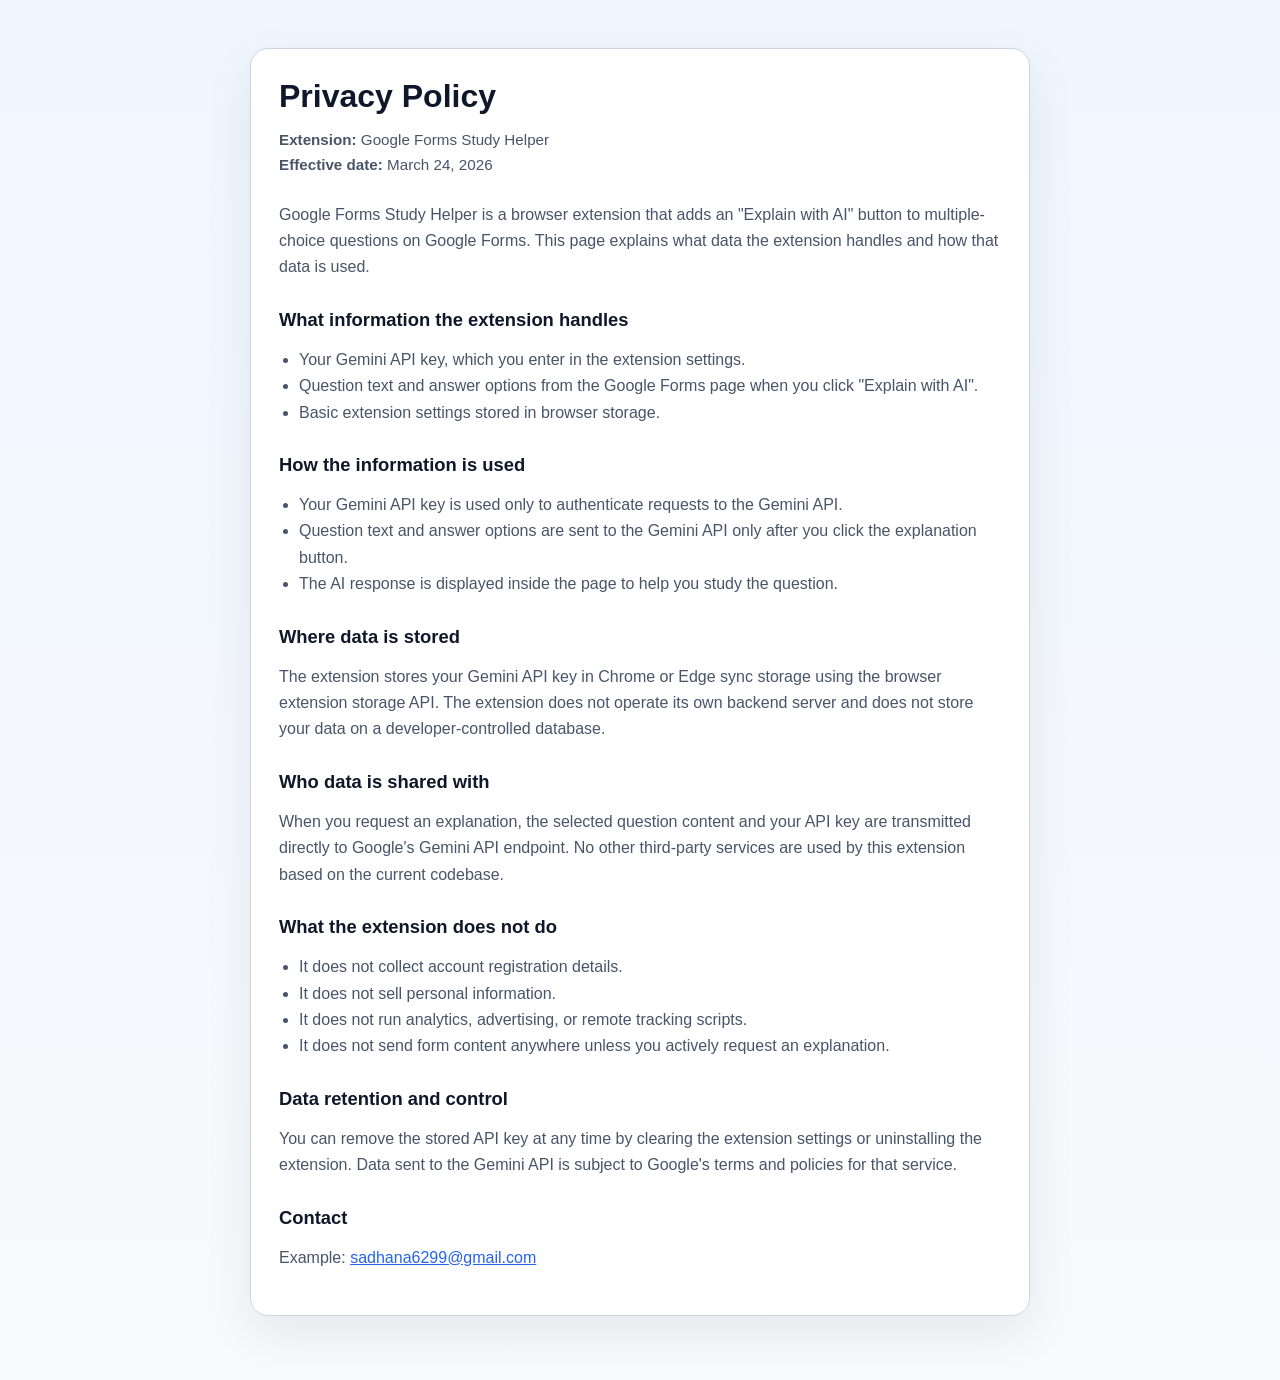
==== index.html @ 2e70ace2 "added index.html file" ====
<!doctype html>
<html lang="en">
  <head>
    <meta charset="utf-8">
    <meta http-equiv="refresh" content="0; url=./privacy-policy.html">
    <meta name="viewport" content="width=device-width, initial-scale=1">
    <title>Google Forms Study Helper</title>
    <style>
      body {
        margin: 0;
        min-height: 100vh;
        display: grid;
        place-items: center;
        padding: 24px;
        font-family: "Segoe UI", Arial, sans-serif;
        background: linear-gradient(180deg, #eff6ff 0%, #f8fafc 100%);
        color: #0f172a;
      }

      main {
        max-width: 640px;
        text-align: center;
        background: #ffffff;
        border: 1px solid #cbd5e1;
        border-radius: 18px;
        padding: 28px;
        box-shadow: 0 18px 50px rgba(15, 23, 42, 0.08);
      }

      a {
        color: #2563eb;
      }
    </style>
  </head>
  <body>
    <main>
      <h1>Google Forms Study Helper</h1>
      <p>Redirecting to the privacy policy...</p>
      <p>
        If you are not redirected automatically,
        <a href="./privacy-policy.html">open the privacy policy</a>.
      </p>
    </main>
  </body>
</html>
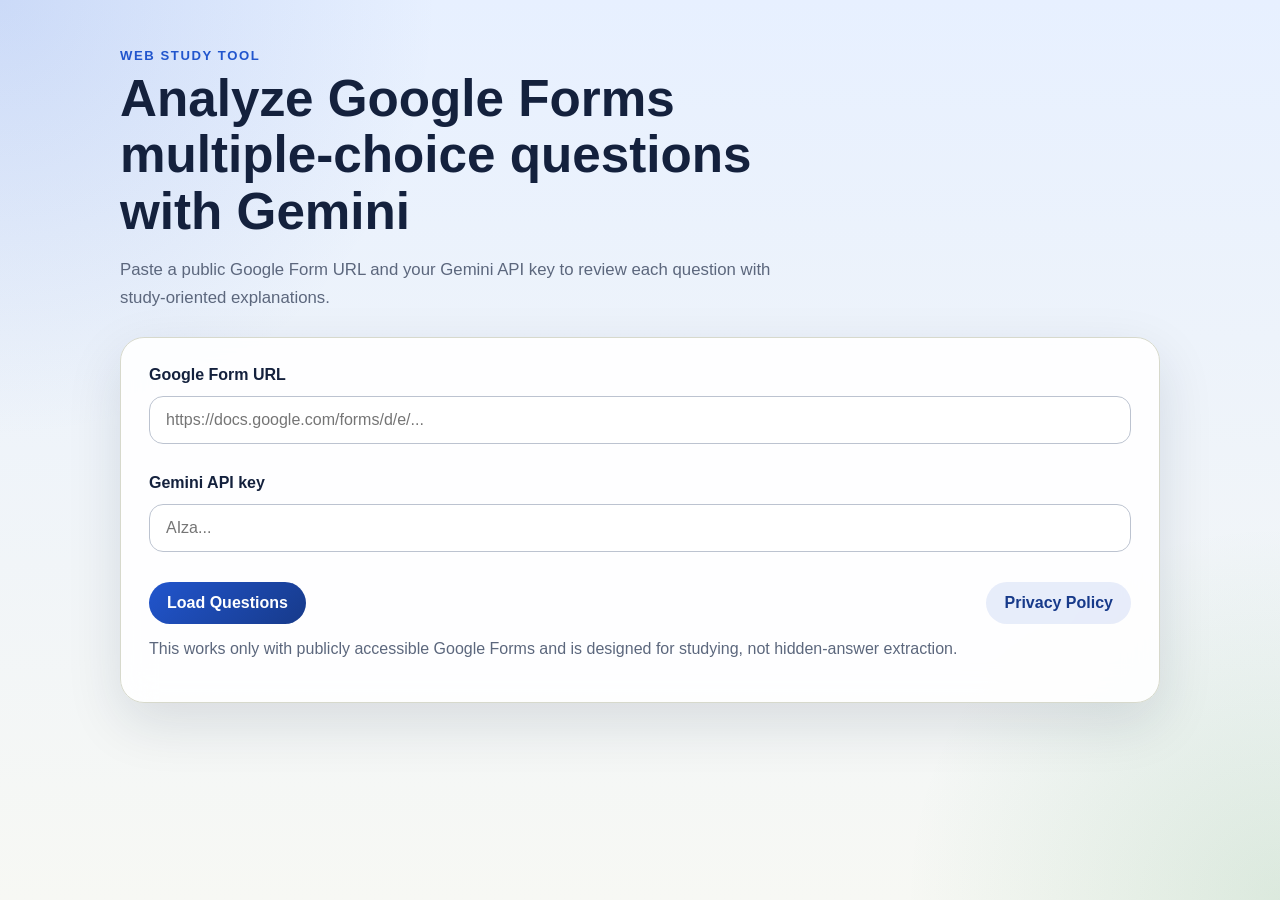
==== commit a50e1acb: "added web project" ====
--- a/index.html
+++ b/index.html
@@ -2,44 +2,87 @@
 <html lang="en">
   <head>
     <meta charset="utf-8">
-    <meta http-equiv="refresh" content="0; url=./privacy-policy.html">
     <meta name="viewport" content="width=device-width, initial-scale=1">
     <title>Google Forms Study Helper</title>
-    <style>
-      body {
-        margin: 0;
-        min-height: 100vh;
-        display: grid;
-        place-items: center;
-        padding: 24px;
-        font-family: "Segoe UI", Arial, sans-serif;
-        background: linear-gradient(180deg, #eff6ff 0%, #f8fafc 100%);
-        color: #0f172a;
-      }
-
-      main {
-        max-width: 640px;
-        text-align: center;
-        background: #ffffff;
-        border: 1px solid #cbd5e1;
-        border-radius: 18px;
-        padding: 28px;
-        box-shadow: 0 18px 50px rgba(15, 23, 42, 0.08);
-      }
-
-      a {
-        color: #2563eb;
-      }
-    </style>
+    <link rel="stylesheet" href="app.css">
   </head>
   <body>
-    <main>
-      <h1>Google Forms Study Helper</h1>
-      <p>Redirecting to the privacy policy...</p>
-      <p>
-        If you are not redirected automatically,
-        <a href="./privacy-policy.html">open the privacy policy</a>.
-      </p>
+    <main class="app-shell">
+      <section class="hero">
+        <p class="hero__eyebrow">Web Study Tool</p>
+        <h1>Analyze Google Forms multiple-choice questions with Gemini</h1>
+        <p class="hero__intro">
+          Paste a public Google Form URL and your Gemini API key to review each
+          question with study-oriented explanations.
+        </p>
+      </section>
+
+      <section class="panel">
+        <form id="analyzer-form" class="settings-form">
+          <label class="field">
+            <span>Google Form URL</span>
+            <input
+              id="form-url"
+              name="formUrl"
+              type="url"
+              placeholder="https://docs.google.com/forms/d/e/..."
+              required
+            >
+          </label>
+
+          <label class="field">
+            <span>Gemini API key</span>
+            <input
+              id="api-key"
+              name="apiKey"
+              type="password"
+              placeholder="AIza..."
+              autocomplete="off"
+              required
+            >
+          </label>
+
+          <div class="actions">
+            <button id="load-form" type="submit">Load Questions</button>
+            <a class="link-button" href="./privacy-policy.html">Privacy Policy</a>
+          </div>
+
+          <p class="helper-text">
+            This works only with publicly accessible Google Forms and is designed
+            for studying, not hidden-answer extraction.
+          </p>
+          <p id="status" class="status" aria-live="polite"></p>
+        </form>
+      </section>
+
+      <section id="questions-panel" class="panel panel--hidden">
+        <div class="panel__header">
+          <div>
+            <p class="panel__eyebrow">Detected Questions</p>
+            <h2>Multiple-choice items</h2>
+          </div>
+          <button id="analyze-all" type="button" class="button-secondary">
+            Analyze All
+          </button>
+        </div>
+
+        <div id="questions" class="question-list"></div>
+      </section>
     </main>
+
+    <template id="question-template">
+      <article class="question-card">
+        <div class="question-card__top">
+          <p class="question-card__label">Question</p>
+          <button type="button" class="question-card__button">Analyze</button>
+        </div>
+        <h3 class="question-card__title"></h3>
+        <ol class="question-card__options"></ol>
+        <p class="question-card__status" hidden></p>
+        <div class="question-card__output" hidden></div>
+      </article>
+    </template>
+
+    <script src="app.js" defer></script>
   </body>
 </html>
--- a/app.css
+++ b/app.css
@@ -0,0 +1,222 @@
+:root {
+  color-scheme: light;
+  --bg: #f7f8f4;
+  --bg-accent: #e7f0ff;
+  --panel: rgba(255, 255, 255, 0.9);
+  --line: #d7d9cc;
+  --text: #14213d;
+  --muted: #5c677d;
+  --brand: #2155cd;
+  --brand-dark: #173a8a;
+  --success: #157f3b;
+  --shadow: 0 20px 55px rgba(20, 33, 61, 0.12);
+}
+
+* {
+  box-sizing: border-box;
+}
+
+body {
+  margin: 0;
+  min-height: 100vh;
+  font-family: "Segoe UI", Arial, sans-serif;
+  color: var(--text);
+  background:
+    radial-gradient(circle at top left, rgba(33, 85, 205, 0.14), transparent 28%),
+    radial-gradient(circle at bottom right, rgba(21, 127, 59, 0.12), transparent 24%),
+    linear-gradient(180deg, var(--bg-accent) 0%, var(--bg) 100%);
+}
+
+.app-shell {
+  width: min(1040px, calc(100% - 32px));
+  margin: 0 auto;
+  padding: 48px 0 64px;
+}
+
+.hero {
+  margin-bottom: 24px;
+}
+
+.hero__eyebrow,
+.panel__eyebrow,
+.question-card__label {
+  margin: 0 0 8px;
+  font-size: 0.82rem;
+  font-weight: 700;
+  text-transform: uppercase;
+  letter-spacing: 0.12em;
+  color: var(--brand);
+}
+
+.hero h1,
+.panel h2 {
+  margin: 0;
+  line-height: 1.1;
+}
+
+.hero h1 {
+  max-width: 720px;
+  font-size: clamp(2rem, 4vw, 3.8rem);
+}
+
+.hero__intro {
+  max-width: 700px;
+  margin: 16px 0 0;
+  font-size: 1.05rem;
+  line-height: 1.7;
+  color: var(--muted);
+}
+
+.panel {
+  margin-top: 24px;
+  padding: 28px;
+  border: 1px solid var(--line);
+  border-radius: 24px;
+  background: var(--panel);
+  box-shadow: var(--shadow);
+  backdrop-filter: blur(16px);
+}
+
+.panel--hidden {
+  display: none;
+}
+
+.settings-form,
+.field {
+  display: grid;
+  gap: 12px;
+}
+
+.field {
+  margin-bottom: 18px;
+}
+
+.field span {
+  font-weight: 600;
+}
+
+.field input {
+  width: 100%;
+  padding: 14px 16px;
+  border: 1px solid #bcc3d0;
+  border-radius: 14px;
+  font: inherit;
+  color: var(--text);
+  background: rgba(255, 255, 255, 0.95);
+}
+
+.field input:focus {
+  outline: 3px solid rgba(33, 85, 205, 0.16);
+  border-color: var(--brand);
+}
+
+.actions,
+.panel__header,
+.question-card__top {
+  display: flex;
+  gap: 12px;
+  align-items: center;
+  justify-content: space-between;
+}
+
+button,
+.link-button {
+  border: none;
+  border-radius: 999px;
+  padding: 12px 18px;
+  font: inherit;
+  font-weight: 700;
+  cursor: pointer;
+  transition: transform 0.15s ease, opacity 0.15s ease, background 0.15s ease;
+}
+
+button:hover,
+.link-button:hover {
+  transform: translateY(-1px);
+}
+
+button:disabled {
+  cursor: progress;
+  opacity: 0.7;
+  transform: none;
+}
+
+button,
+.question-card__button {
+  color: #ffffff;
+  background: linear-gradient(135deg, var(--brand) 0%, var(--brand-dark) 100%);
+}
+
+.button-secondary,
+.link-button {
+  color: var(--brand-dark);
+  background: rgba(33, 85, 205, 0.1);
+  text-decoration: none;
+}
+
+.helper-text,
+.status,
+.question-card__status {
+  margin: 0;
+  line-height: 1.6;
+  color: var(--muted);
+}
+
+.status[data-state="success"],
+.question-card__status[data-state="success"] {
+  color: var(--success);
+}
+
+.question-list {
+  display: grid;
+  gap: 18px;
+  margin-top: 24px;
+}
+
+.question-card {
+  padding: 22px;
+  border: 1px solid var(--line);
+  border-radius: 20px;
+  background: rgba(255, 255, 255, 0.94);
+}
+
+.question-card__title {
+  margin: 0 0 14px;
+  font-size: 1.18rem;
+  line-height: 1.45;
+}
+
+.question-card__options {
+  margin: 0 0 18px;
+  padding-left: 22px;
+  color: var(--muted);
+  line-height: 1.6;
+}
+
+.question-card__output {
+  white-space: pre-wrap;
+  line-height: 1.7;
+  padding: 16px;
+  border-radius: 16px;
+  background: #f7faff;
+  border: 1px solid #d7e7ff;
+}
+
+@media (max-width: 720px) {
+  .app-shell {
+    width: min(100% - 20px, 1040px);
+    padding-top: 28px;
+  }
+
+  .panel,
+  .question-card {
+    padding: 20px;
+  }
+
+  .actions,
+  .panel__header,
+  .question-card__top {
+    flex-direction: column;
+    align-items: stretch;
+  }
+}
